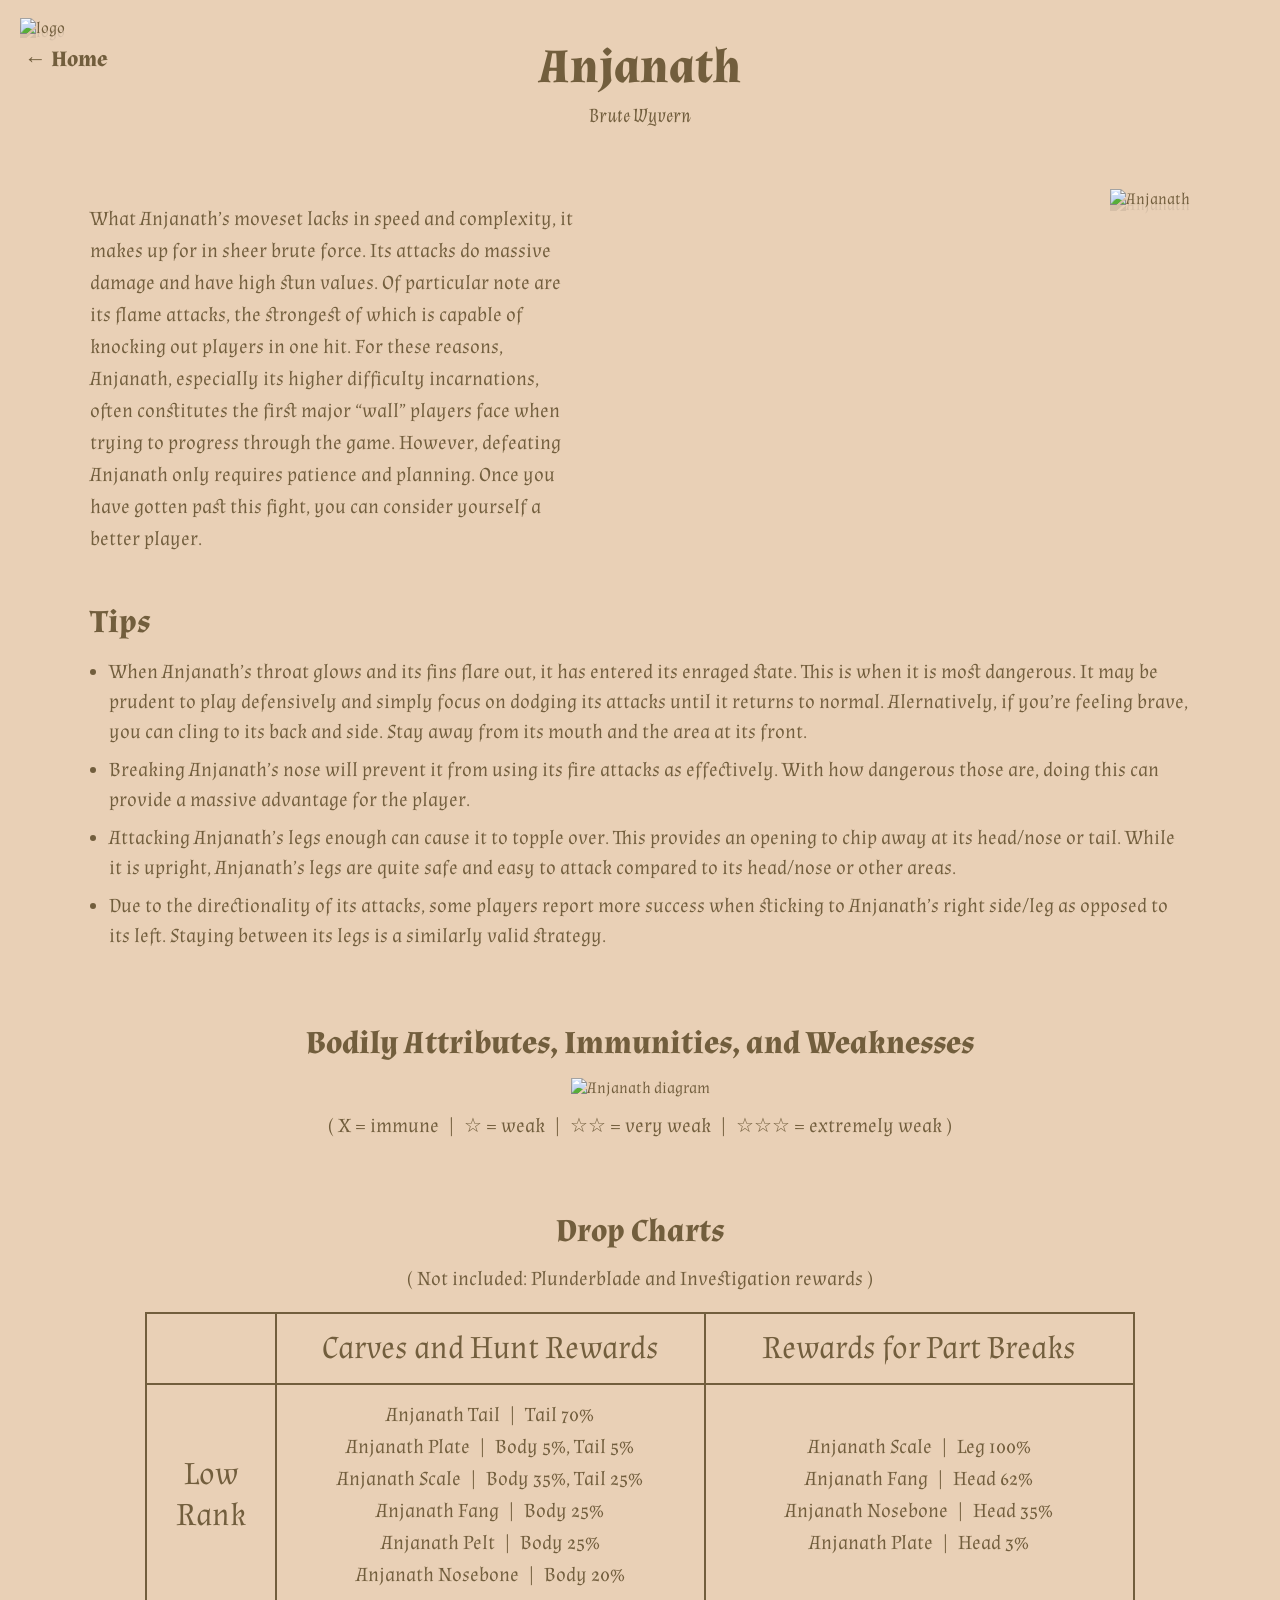
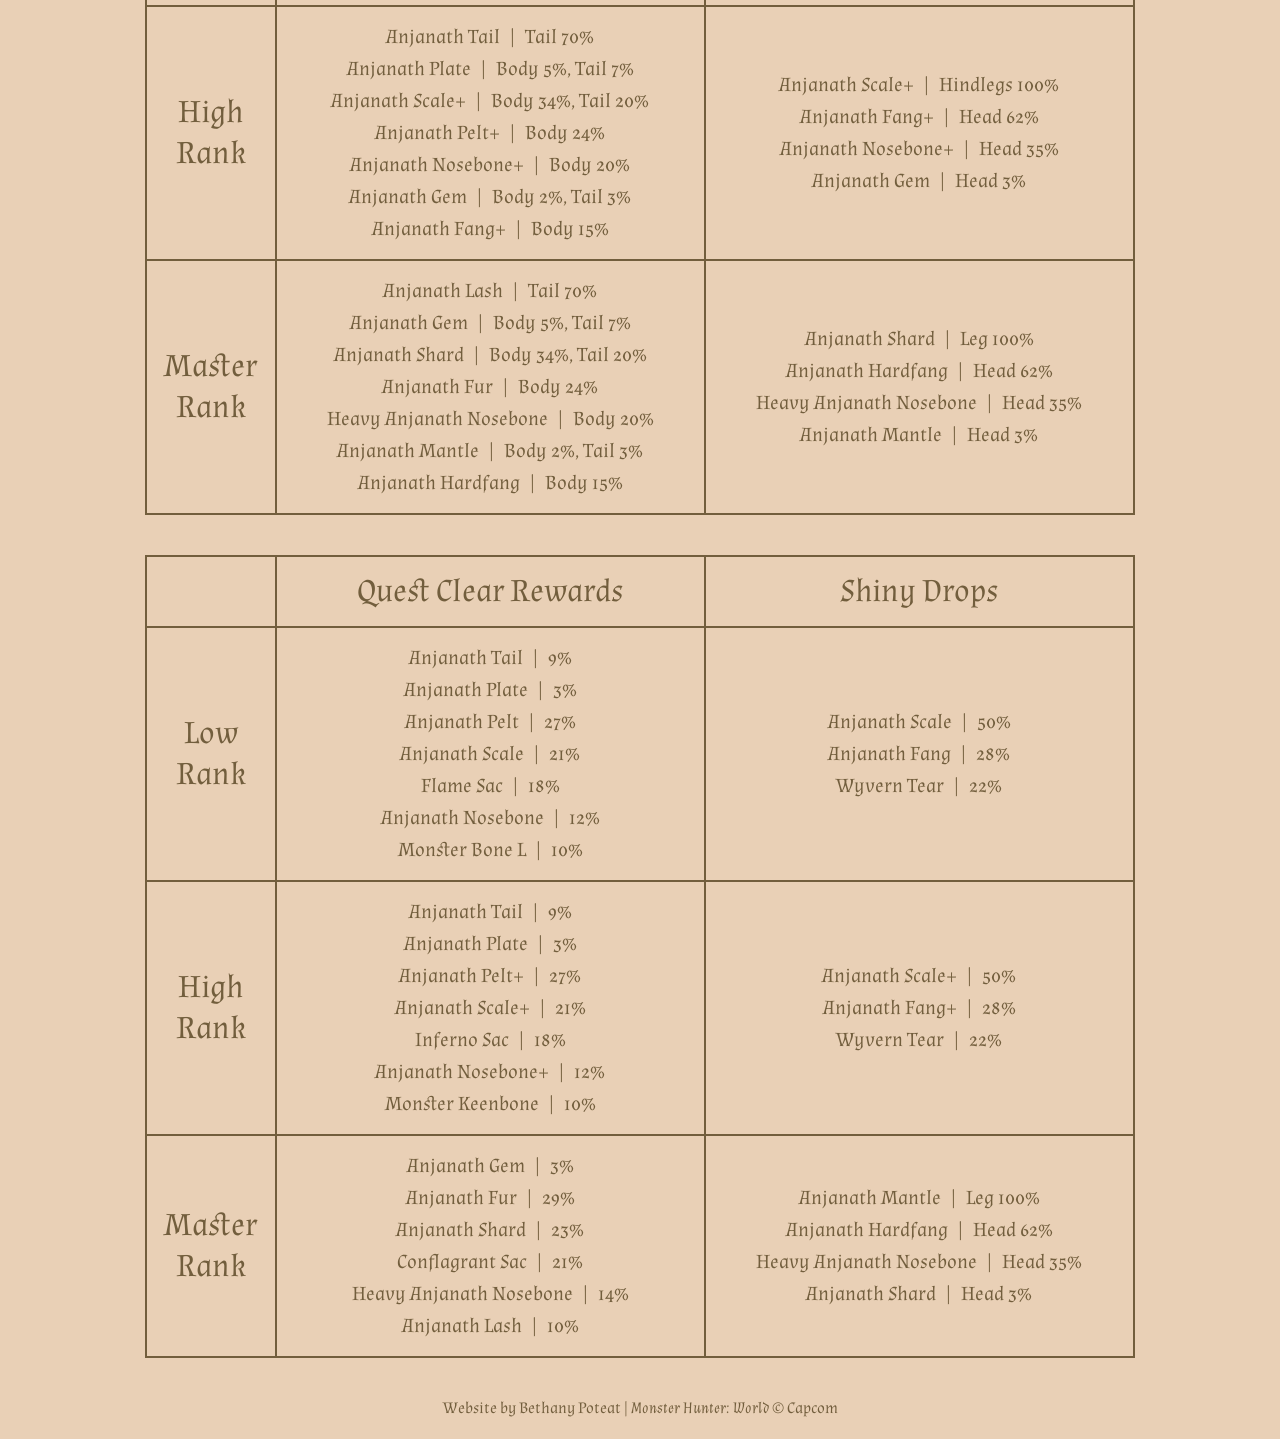
==== worldapedia_anjanath.html @ b06c0be9 "Add files via upload" ====
<!doctype html>
<html lang="en">
<head>
  <meta charset="utf-8">
  <meta name="viewport" content="width=device-width,initial-scale=1">
  <title>Anjanath — Worldapedia</title>
  <link rel="stylesheet" href="worldapedia.css">
</head>
<body>
  <a href="worldapedia_home.html" class="home-link" aria-label="Home">
    <img src="images/logo.png" alt="logo" class="logo-small">
    <span class="home-text">← Home</span>
  </a>

  <div class="page monster-page">
    <header class="monster-header">
      <h1 class="monster-name">Anjanath</h1>
      <p class="monster-sub">Brute Wyvern</p>
    </header>

    <main>
      <div class="intro">
        <div class="text">
            <p>What Anjanath’s moveset lacks in speed and complexity, it makes up for in 
            sheer brute force. Its attacks do massive damage and have high stun values. 
            Of particular note are its flame attacks, the strongest of which is capable of 
            knocking out players in one hit. For these reasons, Anjanath, especially its higher 
            difficulty incarnations, often constitutes the first major “wall” players face when 
            trying to progress through the game. However, defeating Anjanath only requires 
            patience and planning. Once you have gotten past this fight, you can consider 
            yourself a better player.</p>
        </div>
        <div class="image">
            <img src="images/anjanath_render.png" alt="Anjanath" class="anjanath-render">
        </div>
      </div>

      <section class="tips">
        <h2>Tips</h2>
        <ul>
            <li>When Anjanath’s throat glows and its fins flare out, 
            it has entered its enraged state. This is when it is most dangerous. 
            It may be prudent to play defensively and simply focus on dodging its attacks 
            until it returns to normal. Alernatively, if you’re feeling brave, you can cling 
            to its back and side. Stay away from its mouth and the area at its front.</li>
            <li>Breaking Anjanath’s nose will prevent it from using its fire attacks as effectively. 
            With how dangerous those are, doing this can provide a massive advantage for the player.</li>
            <li>Attacking Anjanath’s legs enough can cause it to topple over. This provides an opening to chip 
            away at its head/nose or tail. While it is upright, Anjanath’s legs are quite safe and easy to attack 
            compared to its head/nose or other areas.</li>
            <li>Due to the directionality of its attacks, some players report more success when sticking to 
            Anjanath’s right side/leg as opposed to its left. Staying between its legs is a similarly valid strategy.</li>
        </ul>
      </section>

      <section class="diagram">
        <h2>Bodily Attributes, Immunities, and Weaknesses</h2>
        <div class="image">
            <img src="images/anjanath_diagram.png" alt="Anjanath diagram" class="diagram-img">
        </div>
        <p class="diagram-sub">( X = immune&ensp;|&ensp;☆ = weak&ensp;|&ensp;☆☆ = very weak&ensp;|&ensp;☆☆☆ = extremely weak )</p>
      </section>

      <section class="drop-charts">
        <h2>Drop Charts</h2>
        <p class="chart-sub">( Not included: Plunderblade and Investigation rewards )</p>
        <table class="chart-table">
            <tbody>
                <tr>
                    <th class="side-th"></th>
                    <th>Carves and Hunt Rewards</th>
                    <th>Rewards for Part Breaks</th>
                </tr>
                <tr>
                    <th class="side-th">Low<br>Rank</th>
                    <td>
                        Anjanath Tail&ensp;|&ensp;Tail 70%<br>
                        Anjanath Plate&ensp;|&ensp;Body 5%, Tail 5%<br>
                        Anjanath Scale&ensp;|&ensp;Body 35%, Tail 25%<br>
                        Anjanath Fang&ensp;|&ensp;Body 25%<br>
                        Anjanath Pelt&ensp;|&ensp;Body 25%<br>
                        Anjanath Nosebone&ensp;|&ensp;Body 20%
                    </td>
                    <td>
                        Anjanath Scale&ensp;|&ensp;Leg 100%<br>
                        Anjanath Fang&ensp;|&ensp;Head 62%<br>
                        Anjanath Nosebone&ensp;|&ensp;Head 35%<br>
                        Anjanath Plate&ensp;|&ensp;Head 3%
                    </td>
                </tr>
                <tr>
                    <th class="side-th">High<br>Rank</th>
                    <td>
                        Anjanath Tail&ensp;|&ensp;Tail 70%<br>
                        Anjanath Plate&ensp;|&ensp;Body 5%, Tail 7%<br>
                        Anjanath Scale+&ensp;|&ensp;Body 34%, Tail 20%<br>
                        Anjanath Pelt+&ensp;|&ensp;Body 24%<br>
                        Anjanath Nosebone+&ensp;|&ensp;Body 20%<br>
                        Anjanath Gem&ensp;|&ensp;Body 2%, Tail 3%<br>
                        Anjanath Fang+&ensp;|&ensp;Body 15%
                    </td>
                    <td>
                        Anjanath Scale+&ensp;|&ensp;Hindlegs 100%<br>
                        Anjanath Fang+&ensp;|&ensp;Head 62%<br>
                        Anjanath Nosebone+&ensp;|&ensp;Head 35%<br>
                        Anjanath Gem&ensp;|&ensp;Head 3%
                    </td>
                </tr>
                <tr>
                    <th class="side-th">Master<br>Rank</th>
                    <td>
                        Anjanath Lash&ensp;|&ensp;Tail 70%<br>
                        Anjanath Gem&ensp;|&ensp;Body 5%, Tail 7%<br>
                        Anjanath Shard&ensp;|&ensp;Body 34%, Tail 20%<br>
                        Anjanath Fur&ensp;|&ensp;Body 24%<br>
                        Heavy Anjanath Nosebone&ensp;|&ensp;Body 20%<br>
                        Anjanath Mantle&ensp;|&ensp;Body 2%, Tail 3%<br>
                        Anjanath Hardfang&ensp;|&ensp;Body 15%
                    </td>
                    <td>
                        Anjanath Shard&ensp;|&ensp;Leg 100%<br>
                        Anjanath Hardfang&ensp;|&ensp;Head 62%<br>
                        Heavy Anjanath Nosebone&ensp;|&ensp;Head 35%<br>
                        Anjanath Mantle&ensp;|&ensp;Head 3%
                    </td>
                </tr>
            </tbody>
        </table>

        <table class="chart-table">
            <tbody>
                <tr>
                    <th class="side-th"></th>
                    <th>Quest Clear Rewards</th>
                    <th>Shiny Drops</th>
                </tr>
                <tr>
                    <th class="side-th">Low<br>Rank</th>
                    <td>
                        Anjanath Tail&ensp;|&ensp;9%<br>
                        Anjanath Plate&ensp;|&ensp;3%<br>
                        Anjanath Pelt&ensp;|&ensp;27%<br>
                        Anjanath Scale&ensp;|&ensp;21%<br>
                        Flame Sac&ensp;|&ensp;18%<br>
                        Anjanath Nosebone&ensp;|&ensp;12%<br>
                        Monster Bone L&ensp;|&ensp;10%
                    </td>
                    <td>
                        Anjanath Scale&ensp;|&ensp;50%<br>
                        Anjanath Fang&ensp;|&ensp;28%<br>
                        Wyvern Tear&ensp;|&ensp;22%
                    </td>
                </tr>
                <tr>
                    <th class="side-th">High<br>Rank</th>
                    <td>
                        Anjanath Tail&ensp;|&ensp;9%<br>
                        Anjanath Plate&ensp;|&ensp;3%<br>
                        Anjanath Pelt+&ensp;|&ensp;27%<br>
                        Anjanath Scale+&ensp;|&ensp;21%<br>
                        Inferno Sac&ensp;|&ensp;18%<br>
                        Anjanath Nosebone+&ensp;|&ensp;12%<br>
                        Monster Keenbone&ensp;|&ensp;10%
                    </td>
                    <td>
                        Anjanath Scale+&ensp;|&ensp;50%<br>
                        Anjanath Fang+&ensp;|&ensp;28%<br>
                        Wyvern Tear&ensp;|&ensp;22%
                    </td>
                </tr>
                <tr>
                    <th class="side-th">Master<br>Rank</th>
                    <td>
                        Anjanath Gem&ensp;|&ensp;3%<br>
                        Anjanath Fur&ensp;|&ensp;29%<br>
                        Anjanath Shard&ensp;|&ensp;23%<br>
                        Conflagrant Sac&ensp;|&ensp;21%<br>
                        Heavy Anjanath Nosebone&ensp;|&ensp;14%<br>
                        Anjanath Lash&ensp;|&ensp;10%
                    </td>
                    <td>
                        Anjanath Mantle&ensp;|&ensp;Leg 100%<br>
                        Anjanath Hardfang&ensp;|&ensp;Head 62%<br>
                        Heavy Anjanath Nosebone&ensp;|&ensp;Head 35%<br>
                        Anjanath Shard&ensp;|&ensp;Head 3%
                    </td>
                </tr>
            </tbody>
        </table>
      </section>
    </main>

    <footer class="site-footer">Website by Bethany Poteat | <em>Monster Hunter: World</em> © Capcom</footer>
  </div>
</body>
</html>
---- worldapedia.css ----
/* Basic page layout and background */
@import url('https://fonts.googleapis.com/css2?family=Almendra:wght@400;700&family=Sorts+Mill+Goudy:wght@400;700&display=swap');
html, body { height: 100%; }

body{
	margin: 0;
	font-family: 'Almendra', 'Sorts Mill Goudy', Georgia, serif;
	background-color: #E9D0B6; /* updated per request */
	color: #725E3D; /* updated site-wide text color */
	-webkit-font-smoothing: antialiased;
	-moz-osx-font-smoothing: grayscale;
}

.page{
	max-width: 1100px;
	margin: 0 auto;
	padding: 36px 20px 20px;
	position: relative;
	z-index: 2;
}

/* header */
.site-header{ text-align: center; }
.logo{ width: 92px; height: auto; display: block; margin: 0 auto 8px; filter: drop-shadow(0 4px 0 rgba(0,0,0,0.08)); }
.site-title{ font-size: 48px; margin: 6px 0 6px; color: #725E3D; letter-spacing: 1px; font-family: 'Almendra', 'Sorts Mill Goudy', Georgia, serif; font-weight: 700; }
.tagline{ margin: 0 0 14px; font-size: 18px; color: #725E3D; }

.lead{ max-width: 760px; margin: 0 auto 14px; line-height: 1.6; font-size: 18px; color: #725E3D; }
.lead em{ font-style: italic; }
.instruction{ margin: 0 0 14px; color: #725E3D; font-size:18px; line-height:1.6 }

.survey-link{ color: #725E3D; text-decoration: underline; font-weight: 600; }

/* monsters row */
.monster-row{ display: flex; justify-content: space-between; align-items: flex-start; gap: 24px; padding-top: 18px; }
.monster{ flex: 1; text-align: center; text-decoration: none; color: inherit; }
.monster-img{ width: 100%; max-width: 300px; height: auto; display: block; margin: 0 auto 14px; filter: drop-shadow(0 4px 0 rgba(0,0,0,0.08)); }
.caption{ display: block; font-size: 18px; color: #725E3D; font-style: italic; font-family: 'Almendra', 'Sorts Mill Goudy', Georgia, serif; }

/* footer */
.site-footer{ text-align: center; margin-top: 28px; color: #725E3D; font-size: 16px; }

/* Responsive adjustments */
@media (max-width: 880px){
	.monster-row{ flex-direction: column; align-items: center; }
	.monster{ margin-bottom: 18px; }
}

/* Survey page styles */
.home-link{ position: absolute; left: 20px; top: 18px; display:flex; flex-direction:column; align-items:center; gap:6px; text-decoration:none; color: inherit; z-index:5 }
.home-link .logo-small{ width:92px; height:auto; display:block; filter: drop-shadow(0 4px 0 rgba(0,0,0,0.08)); }
.home-text{ font-size:22px; font-weight:700 }

.survey-page{ padding-top: 36px; }
.survey-page .site-footer{ margin-top: 14px; }
.survey-header{ max-width:820px; margin: 0 auto 28px; text-align: center; line-height:1.6 }
.survey-title{ font-size:48px; margin: 0 0 8px; color: #725E3D; font-weight:700 }
.survey-sub{ font-size:18px; margin: 0 0 14px; color:#725E3D }
.survey-lead{ margin: 0 auto 14px; max-width:760px; line-height:1.6 }

.survey-form{ max-width:820px; margin: 40px 0 8px; position:relative; padding-bottom:40px }
.options{ display:grid; grid-template-columns: repeat(3, 1fr); column-gap:0px; row-gap:8px; align-items:start }
.column ul{ list-style:none; padding:0; margin:0 }
.column li{ margin-bottom:12px; font-size:20px; color:#725E3D; line-height:1.4; font-weight:700 }
.column input[type="radio"]{ margin-right:12px; vertical-align:middle; transform: scale(1.5); }

.submit-row{ margin-top:26px; display:flex; justify-content:flex-start }
.submit-btn{ 
	display:inline-block; 
	border:2px solid #725E3D; 
	background:transparent; 
	color:#725E3D;
	padding:14px 32px; 
	font-size:24px; 
	cursor:pointer; 
	font-family: 'Almendra', 'Sorts Mill Goudy', Georgia, serif; 
	width:260px; 
	text-align:center; 
	font-weight:700 
}

.question-monster{ width:315px; position:absolute; right: 55px; bottom:-18px; z-index:0; filter: drop-shadow(0 4px 0 rgba(0,0,0,0.08)); }

@media (max-width: 880px){
	.options{ grid-template-columns: 1fr }
	.question-monster{ position:static; display:block; width:220px; margin:20px auto 0 }
	.home-link{ left:12px; top:12px }
	.home-link .logo-small{ width:72px }
	.home-text{ font-size:20px }
	.submit-btn{ width:220px }
}

/* Monster page styles */
.monster-page .monster-header { text-align: center; margin-bottom: 24px; }
.monster-page .monster-name { font-size: 48px; margin: 0; color: #725E3D; font-weight:700; }
.monster-page .monster-sub { font-size: 20px; margin: 4px 0 14px; color: #725E3D; font-style:italic; }

.intro { display: flex; align-items: flex-start; gap: 12px; margin-bottom: 12px; }
.intro .text { flex: 0.9; }
.intro .text p { font-size: 20px; line-height: 1.6; margin-top: 50px;}
.intro .image { flex: 1.1; margin-left: auto; text-align: right; }

.kushala-render { max-width: 92%; height: auto; filter: drop-shadow(0 6px 0 rgba(0,0,0,0.08)); }
.anjanath-render { max-width: 93%; height: auto; margin-top: 36px; filter: drop-shadow(0 6px 0 rgba(0,0,0,0.08)); }
.nargacuga-render { max-width: 87%; height: auto; margin-top: 24px; filter: drop-shadow(0 6px 0 rgba(0,0,0,0.08)); }

.tips { max-width: 1100px; }
.tips h2 { font-size: 32px; margin-bottom: 14px; color: #725E3D; }
.tips ul { margin: 0; padding-left: 1.2em; }
.tips li { margin-bottom: 8px; line-height: 1.5; font-size: 20px; }

.diagram {max-width: 1100px; }
.diagram h2 {font-size: 32px; text-align: center; margin-top: 72px; margin-bottom: 14px; color: #725E3D; }
.diagram .image { display: flex; justify-content: center; }
.diagram-img { max-width: 80%; height: auto; }
.diagram-sub { font-size: 20px; text-align: center; margin-top: 14px; color: #725E3D; }

.drop-charts { max-width: 1100px; }
.drop-charts h2 { font-size: 32px; text-align: center; margin-top: 72px; margin-bottom: 0px; color: #725E3D; }

.drop-charts .chart-sub { 
	font-size: 20px; 
	text-align: center; 
	margin-top: 14px; 
	color: #725E3D; 
}

.chart-table {
	width: 90%;
	margin: 0 auto;
	border-collapse: collapse;
	margin-bottom: 40px;
	color: #725E3D;
	border-radius: 8px;
}

.chart-table th {
	padding: 14px;
	text-align: center;
	width: 400px;
	font-size: 32px;
	font-weight: 500;
	border-left: 2px solid #725E3D;
	border-right: 2px solid #725E3D;
	border-top: 2px solid #725E3D;
	border-bottom: 2px solid #725E3D;
}

.chart-table .side-th { width: 100px; }

.chart-table td {
  padding: 14px;
  font-size: 20px;
  text-align: center;
  vertical-align: middle;
  border-right: 2px solid #725E3D;
  border-bottom: 2px solid #725E3D;
  line-height: 1.6;
}


@media (max-width: 880px){
  .intro { flex-direction: column; }
}

/* End of stylesheet */
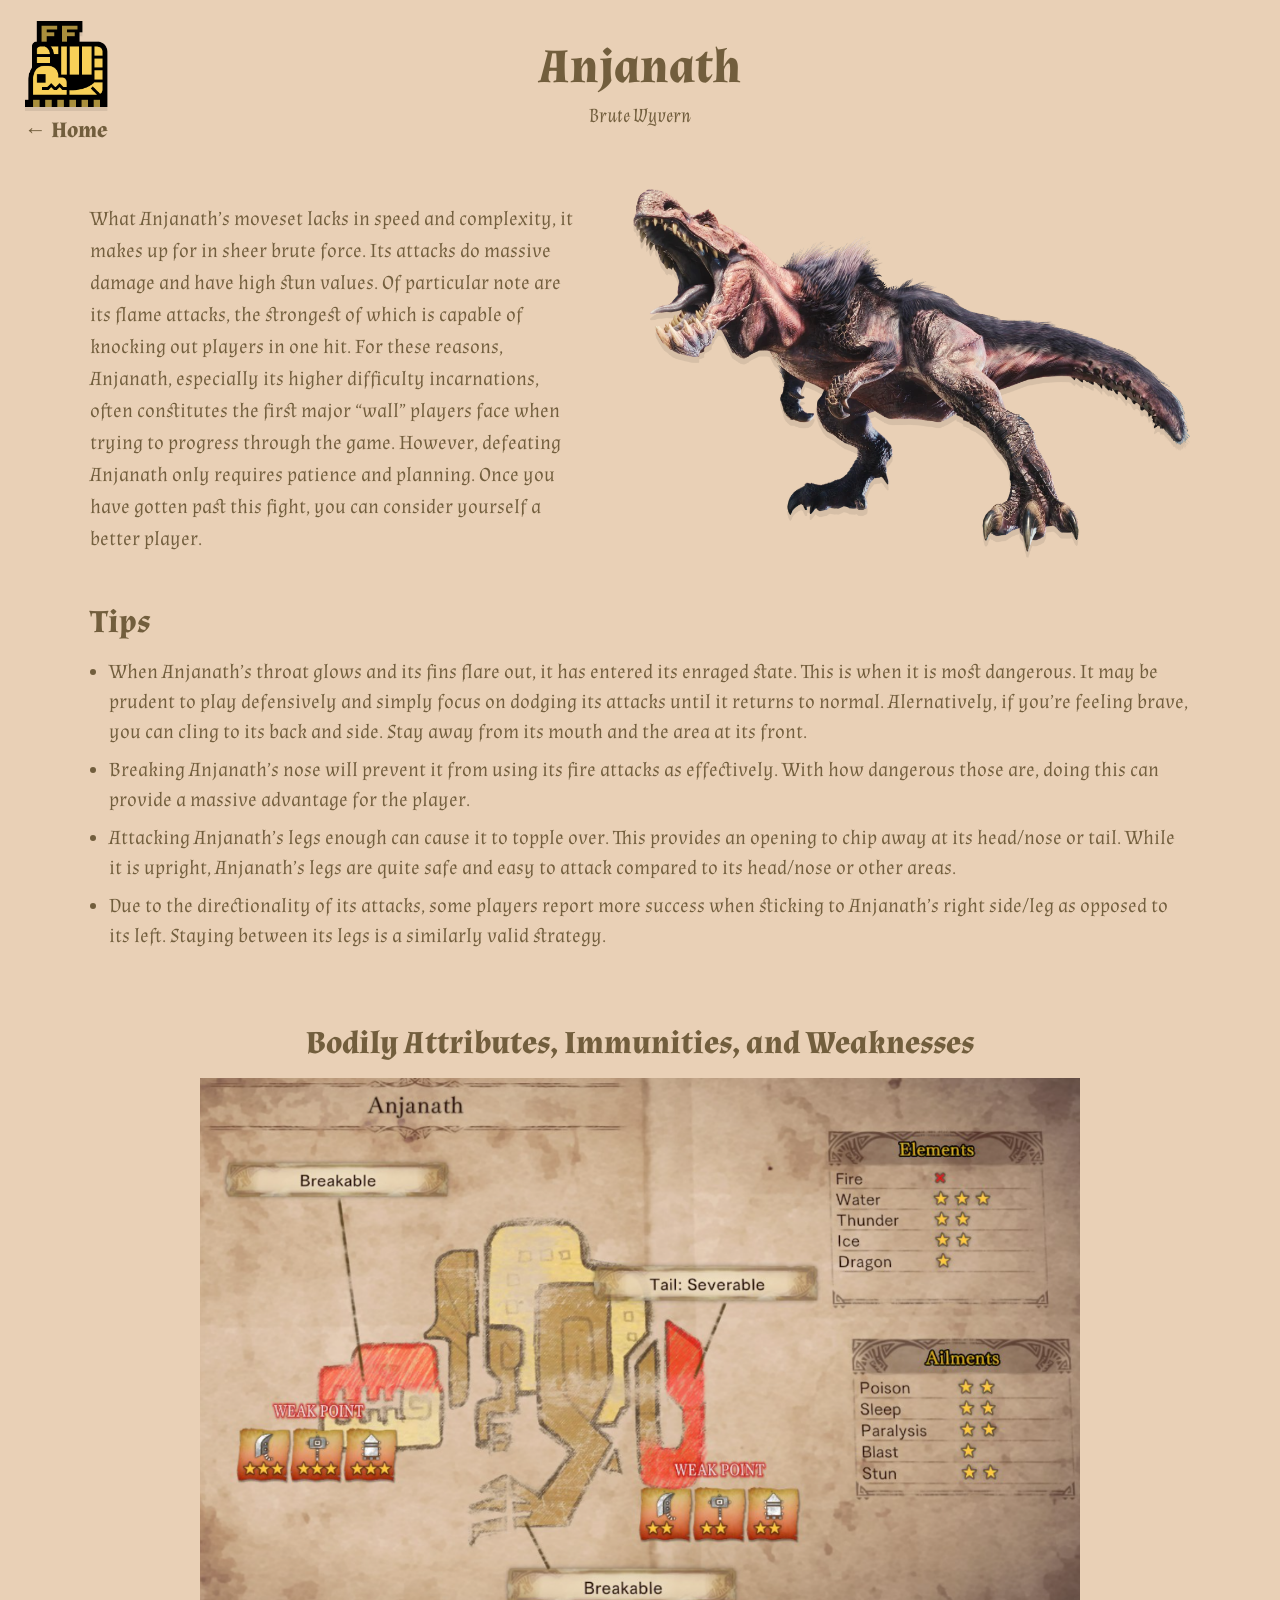
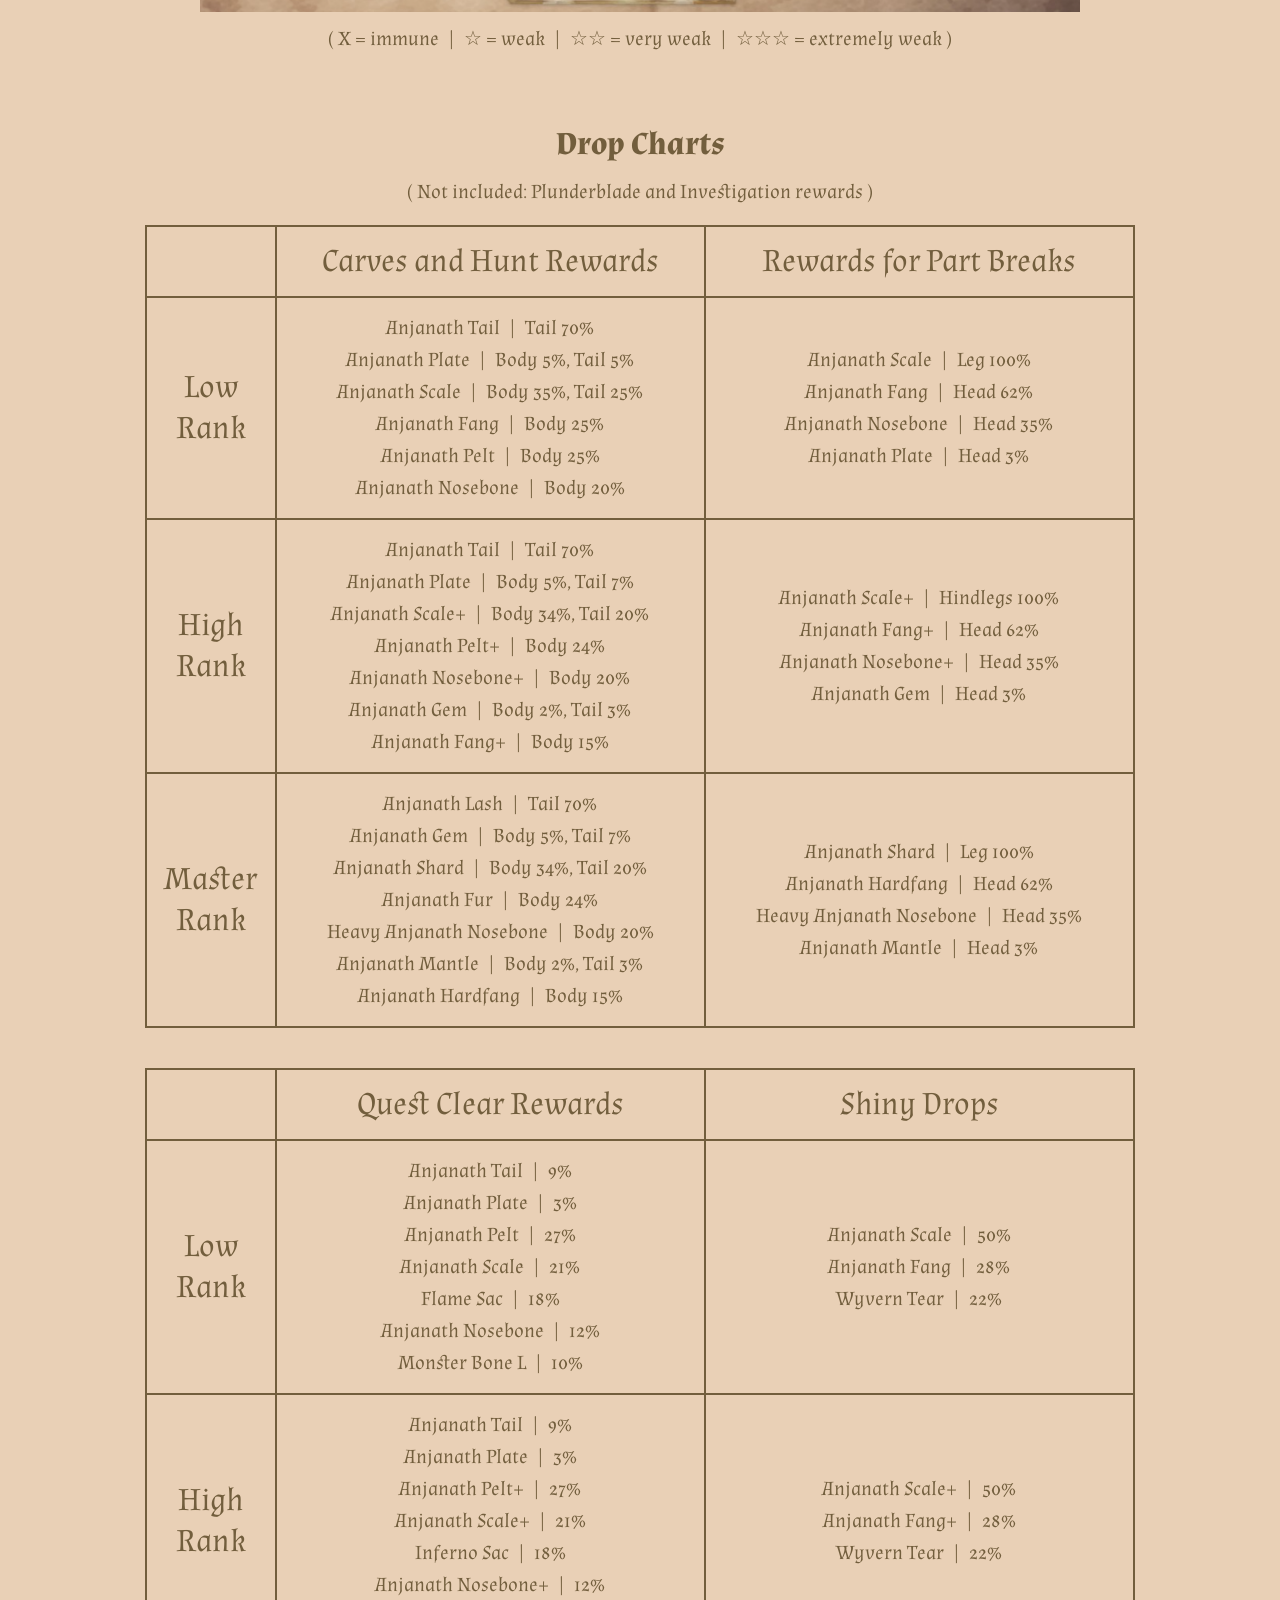
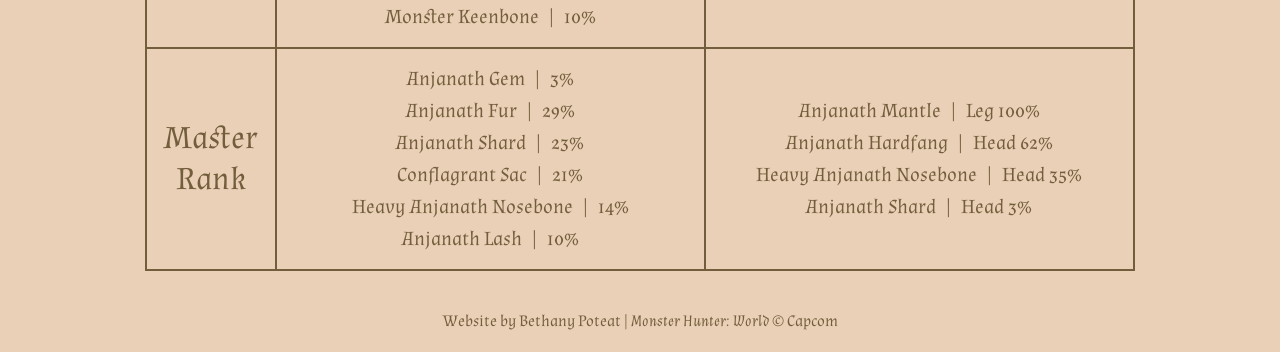
==== commit 03fbc94c: "Update worldapedia_anjanath.html" ====
--- a/worldapedia_anjanath.html
+++ b/worldapedia_anjanath.html
@@ -7,7 +7,7 @@
   <link rel="stylesheet" href="worldapedia.css">
 </head>
 <body>
-  <a href="worldapedia_home.html" class="home-link" aria-label="Home">
+  <a href="index.html" class="home-link" aria-label="Home">
     <img src="images/logo.png" alt="logo" class="logo-small">
     <span class="home-text">← Home</span>
   </a>
@@ -193,4 +193,5 @@
     <footer class="site-footer">Website by Bethany Poteat | <em>Monster Hunter: World</em> © Capcom</footer>
   </div>
 </body>
-</html>+
+</html>
